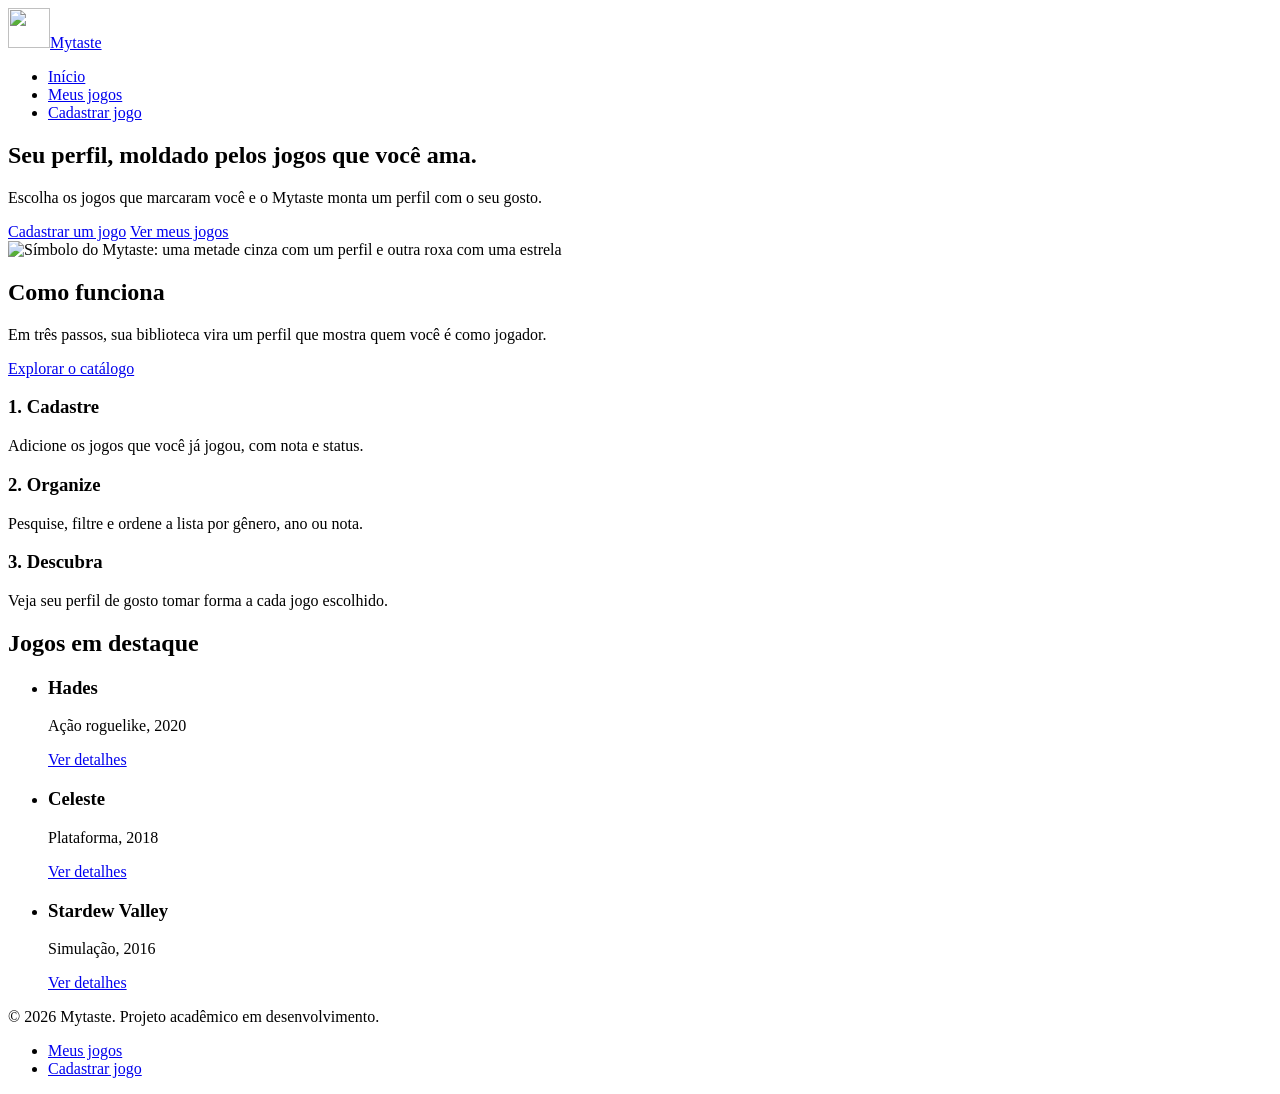
==== index.html @ 2ae0d49e "feat:adiciona pagina inicial" ====
<!DOCTYPE html>
<html lang="pt-BR">
<head>
  <meta charset="UTF-8">
  <meta name="viewport" content="width=device-width, initial-scale=1">
  <meta name="description" content="Mytaste: um perfil personalizado a partir dos jogos que você escolhe.">
  <title>Mytaste | Início</title>
  <link rel="icon" href="assets/logo-mark.png">
  <link rel="stylesheet" href="css/style.css">
</head>
<body>
  <header class="site-header">
    <a class="brand" href="index.html"><img src="assets/logo-mark.png" alt="" width="42" height="40"><span>Mytaste</span></a>
    <nav aria-label="Principal">
      <ul>
        <li><a href="index.html" aria-current="page">Início</a></li>
        <li><a href="jogos.html">Meus jogos</a></li>
        <li><a href="cadastro.html">Cadastrar jogo</a></li>
      </ul>
    </nav>
  </header>

  <main>
    <section class="hero card" aria-labelledby="hero-titulo">
      <div>
        <h1 id="hero-titulo">Seu perfil, moldado pelos jogos que você ama.</h1>
        <p>Escolha os jogos que marcaram você e o Mytaste monta um perfil com o seu gosto.</p>
        <div class="cta">
          <a class="btn btn-primary" href="cadastro.html">Cadastrar um jogo</a>
          <a class="btn" href="jogos.html">Ver meus jogos</a>
        </div>
      </div>
      <img src="assets/logo-mark.png" alt="Símbolo do Mytaste: uma metade cinza com um perfil e outra roxa com uma estrela" width="300" height="286">
    </section>

    <section class="split" aria-labelledby="como-titulo">
      <div>
        <h2 id="como-titulo">Como funciona</h2>
        <p>Em três passos, sua biblioteca vira um perfil que mostra quem você é como jogador.</p>
        <a class="btn" href="jogos.html">Explorar o catálogo</a>
      </div>
      <div class="cards">
        <article class="card">
          <h3>1. Cadastre</h3>
          <p>Adicione os jogos que você já jogou, com nota e status.</p>
        </article>
        <article class="card">
          <h3>2. Organize</h3>
          <p>Pesquise, filtre e ordene a lista por gênero, ano ou nota.</p>
        </article>
        <article class="card">
          <h3>3. Descubra</h3>
          <p>Veja seu perfil de gosto tomar forma a cada jogo escolhido.</p>
        </article>
      </div>
    </section>

    <section aria-labelledby="destaques-titulo">
      <h2 id="destaques-titulo">Jogos em destaque</h2>
      <ul class="cards lista-limpa">
        <li class="card"><h3>Hades</h3><p>Ação roguelike, 2020</p><a href="detalhes.html">Ver detalhes</a></li>
        <li class="card"><h3>Celeste</h3><p>Plataforma, 2018</p><a href="detalhes.html">Ver detalhes</a></li>
        <li class="card"><h3>Stardew Valley</h3><p>Simulação, 2016</p><a href="detalhes.html">Ver detalhes</a></li>
      </ul>
    </section>
  </main>

  <footer class="site-footer">
    <p>© 2026 Mytaste. Projeto acadêmico em desenvolvimento.</p>
    <nav aria-label="Rodapé">
      <ul>
        <li><a href="jogos.html">Meus jogos</a></li>
        <li><a href="cadastro.html">Cadastrar jogo</a></li>
      </ul>
    </nav>
  </footer>
</body>
</html>
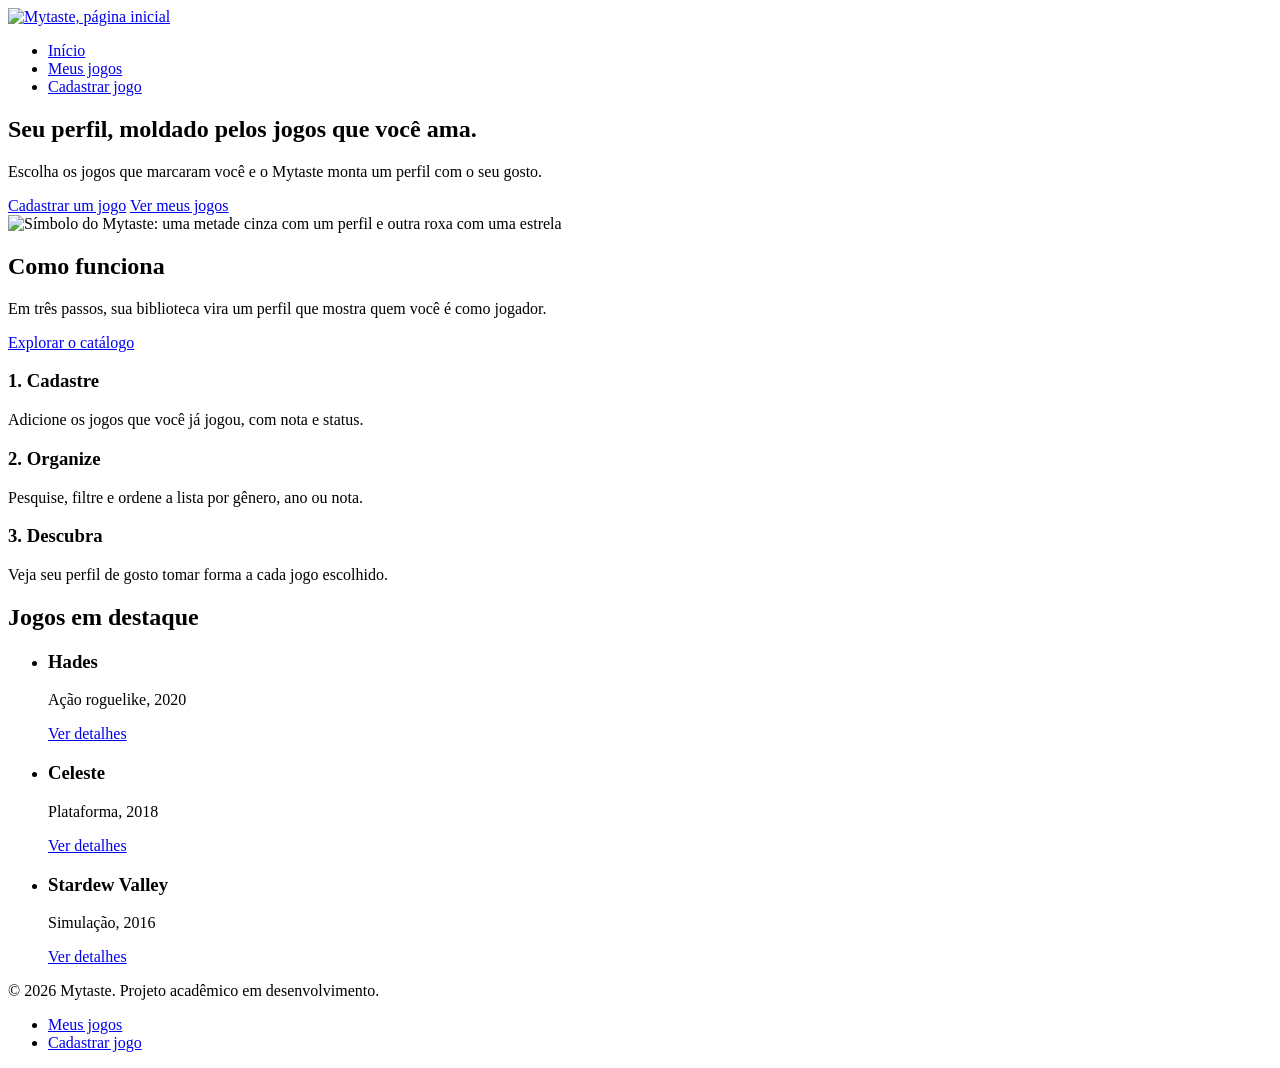
==== commit 65b9ce3f: "feat: corrige logo no index e adiciona rodape" ====
--- a/index.html
+++ b/index.html
@@ -5,17 +5,17 @@
   <meta name="viewport" content="width=device-width, initial-scale=1">
   <meta name="description" content="Mytaste: um perfil personalizado a partir dos jogos que você escolhe.">
   <title>Mytaste | Início</title>
-  <link rel="icon" href="assets/logo-mark.png">
-  <link rel="stylesheet" href="css/style.css">
+  <link rel="icon" href="assets/img/logo-mark.png">
+  <link rel="stylesheet" href="assets/css/style.css">
 </head>
 <body>
   <header class="site-header">
-    <a class="brand" href="index.html"><img src="assets/logo-mark.png" alt="" width="42" height="40"><span>Mytaste</span></a>
+    <a class="brand" href="index.html"><img src="assets/img/logo-completa.png" alt="Mytaste, página inicial" width="480" height="415"></a>
     <nav aria-label="Principal">
       <ul>
         <li><a href="index.html" aria-current="page">Início</a></li>
-        <li><a href="jogos.html">Meus jogos</a></li>
-        <li><a href="cadastro.html">Cadastrar jogo</a></li>
+        <li><a href="pages/jogos.html">Meus jogos</a></li>
+        <li><a href="pages/cadastro.html">Cadastrar jogo</a></li>
       </ul>
     </nav>
   </header>
@@ -26,29 +26,29 @@
         <h1 id="hero-titulo">Seu perfil, moldado pelos jogos que você ama.</h1>
         <p>Escolha os jogos que marcaram você e o Mytaste monta um perfil com o seu gosto.</p>
         <div class="cta">
-          <a class="btn btn-primary" href="cadastro.html">Cadastrar um jogo</a>
-          <a class="btn" href="jogos.html">Ver meus jogos</a>
+          <a class="btn btn-primary" href="pages/cadastro.html">Cadastrar um jogo</a>
+          <a class="btn" href="pages/jogos.html">Ver meus jogos</a>
         </div>
       </div>
-      <img src="assets/logo-mark.png" alt="Símbolo do Mytaste: uma metade cinza com um perfil e outra roxa com uma estrela" width="300" height="286">
+      <img src="assets/img/logo-mark.png" alt="Símbolo do Mytaste: uma metade cinza com um perfil e outra roxa com uma estrela" width="300" height="285">
     </section>
 
     <section class="split" aria-labelledby="como-titulo">
       <div>
         <h2 id="como-titulo">Como funciona</h2>
         <p>Em três passos, sua biblioteca vira um perfil que mostra quem você é como jogador.</p>
-        <a class="btn" href="jogos.html">Explorar o catálogo</a>
+        <a class="btn" href="pages/jogos.html">Explorar o catálogo</a>
       </div>
       <div class="cards">
-        <article class="card">
+        <article class="card stack">
           <h3>1. Cadastre</h3>
           <p>Adicione os jogos que você já jogou, com nota e status.</p>
         </article>
-        <article class="card">
+        <article class="card stack">
           <h3>2. Organize</h3>
           <p>Pesquise, filtre e ordene a lista por gênero, ano ou nota.</p>
         </article>
-        <article class="card">
+        <article class="card stack">
           <h3>3. Descubra</h3>
           <p>Veja seu perfil de gosto tomar forma a cada jogo escolhido.</p>
         </article>
@@ -58,9 +58,9 @@
     <section aria-labelledby="destaques-titulo">
       <h2 id="destaques-titulo">Jogos em destaque</h2>
       <ul class="cards lista-limpa">
-        <li class="card"><h3>Hades</h3><p>Ação roguelike, 2020</p><a href="detalhes.html">Ver detalhes</a></li>
-        <li class="card"><h3>Celeste</h3><p>Plataforma, 2018</p><a href="detalhes.html">Ver detalhes</a></li>
-        <li class="card"><h3>Stardew Valley</h3><p>Simulação, 2016</p><a href="detalhes.html">Ver detalhes</a></li>
+        <li class="card stack"><h3>Hades</h3><p>Ação roguelike, 2020</p><a href="pages/detalhes.html">Ver detalhes</a></li>
+        <li class="card stack"><h3>Celeste</h3><p>Plataforma, 2018</p><a href="pages/detalhes.html">Ver detalhes</a></li>
+        <li class="card stack"><h3>Stardew Valley</h3><p>Simulação, 2016</p><a href="pages/detalhes.html">Ver detalhes</a></li>
       </ul>
     </section>
   </main>
@@ -69,8 +69,8 @@
     <p>© 2026 Mytaste. Projeto acadêmico em desenvolvimento.</p>
     <nav aria-label="Rodapé">
       <ul>
-        <li><a href="jogos.html">Meus jogos</a></li>
-        <li><a href="cadastro.html">Cadastrar jogo</a></li>
+        <li><a href="pages/jogos.html">Meus jogos</a></li>
+        <li><a href="pages/cadastro.html">Cadastrar jogo</a></li>
       </ul>
     </nav>
   </footer>
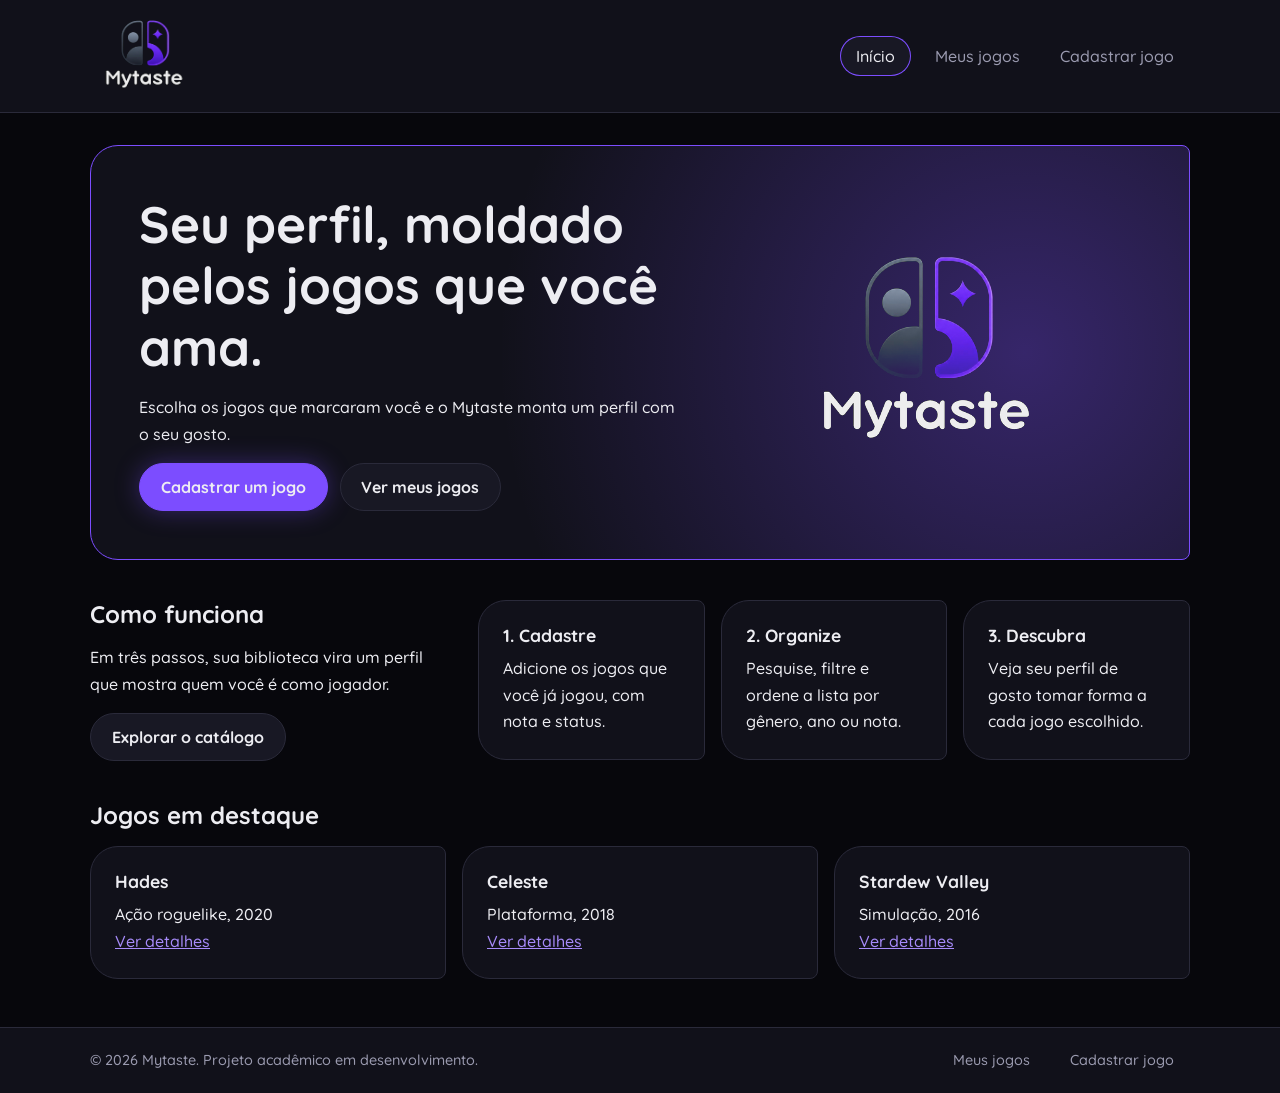
==== commit e3315662: "correction: corrige bug na logo" ====
--- a/index.html
+++ b/index.html
@@ -30,7 +30,7 @@
           <a class="btn" href="pages/jogos.html">Ver meus jogos</a>
         </div>
       </div>
-      <img src="assets/img/logo-mark.png" alt="Símbolo do Mytaste: uma metade cinza com um perfil e outra roxa com uma estrela" width="300" height="285">
+      <img src="assets/img/logo-completa.png" alt="" width="300" height="285">
     </section>
 
     <section class="split" aria-labelledby="como-titulo">
--- a/assets/css/style.css
+++ b/assets/css/style.css
@@ -0,0 +1,551 @@
+/* ==========================================================================
+   Mytaste | Folha de estilos principal
+
+   Tema escuro (padrão). Todas as cores ficam em variáveis para facilitar
+   a criação do modo claro depois.
+
+   ========================================================================== */
+
+
+/* 1. Fonte
+   ========================================================================== */
+
+@import url('https://fonts.googleapis.com/css2?family=Quicksand:wght@500;600;700&display=swap');
+
+
+/* 2. Variáveis
+   ========================================================================== */
+
+:root {
+  /* Fundos e bordas */
+  --bg: #07070c;
+  --surface: #11111a;
+  --surface-2: #181824;
+  --line: #2a2a3a;
+
+  /* Texto */
+  --text: #ededf2;
+  --muted: #9b9bb0;
+  --gray: #7b8494;
+
+  /* Destaque (roxo da logo) */
+  --accent: #7c4dff;
+  --accent-2: #a78bfa;
+  --glow: rgba(124, 77, 255, 0.35);
+
+  /* Estados */
+  --danger: #ff8da1;
+
+  /* Forma: ecoa as duas metades da logo */
+  --shape: 28px 8px 8px 28px;
+
+  /* Tipografia */
+  --font: 'Quicksand', system-ui, sans-serif;
+
+  /* Margem lateral que centraliza o conteúdo em até 1100px */
+  --gutter: max(1rem, calc((100% - 1100px) / 2));
+
+  color-scheme: dark;
+}
+
+
+/* 3. Reset e base
+   ========================================================================== */
+
+*,
+*::before,
+*::after {
+  box-sizing: border-box;
+  margin: 0;
+}
+
+body {
+  display: flex;
+  flex-direction: column;
+  min-height: 100vh;
+  background: var(--bg);
+  color: var(--text);
+  font: 500 1rem/1.65 var(--font);
+}
+
+h1,
+h2,
+h3 {
+  line-height: 1.2;
+}
+
+h1 {
+  font-size: clamp(2rem, 5vw, 3.2rem);
+  font-weight: 700;
+}
+
+h2 {
+  font-size: 1.5rem;
+}
+
+h3 {
+  font-size: 1.1rem;
+}
+
+p {
+  max-width: 65ch;
+}
+
+/* Imagens nunca estouram o container nem deformam */
+img {
+  display: block;
+  max-width: 100%;
+  height: auto;
+}
+
+a {
+  color: var(--accent-2);
+}
+
+ul {
+  padding-left: 1.2rem;
+}
+
+:focus-visible {
+  outline: 2px solid var(--accent-2);
+  outline-offset: 2px;
+}
+
+
+/* 4. Utilitários
+   ========================================================================== */
+
+/* Esconde visualmente, mas mantém o conteúdo para leitores de tela */
+.sr-only {
+  position: absolute;
+  width: 1px;
+  height: 1px;
+  overflow: hidden;
+  clip: rect(0 0 0 0);
+}
+
+/* Lista sem marcadores, usada nos destaques da página inicial */
+.lista-limpa {
+  margin-top: 1rem;
+  padding: 0;
+  list-style: none;
+}
+
+/* Espaçamento vertical entre os filhos diretos (cards de texto) */
+.stack > * + * {
+  margin-top: 0.6rem;
+}
+
+
+/* 5. Cabeçalho
+   ========================================================================== */
+
+.site-header {
+  display: flex;
+  flex-wrap: wrap;
+  align-items: center;
+  justify-content: space-between;
+  gap: 1rem;
+  padding: 0.5rem var(--gutter);
+  border-bottom: 1px solid var(--line);
+  background: var(--surface);
+}
+
+/* Logo completa (símbolo + nome): maior que um logo comum, por isso o cabeçalho não é fixo */
+.brand {
+  display: block;
+}
+
+.brand img {
+  width: auto;
+  height: clamp(72px, 10vw, 96px);
+  mix-blend-mode: lighten; /* esconde o fundo preto da imagem */
+}
+
+
+/* 6. Navegação (cabeçalho e rodapé)
+   ========================================================================== */
+
+nav ul {
+  display: flex;
+  flex-wrap: wrap;
+  gap: 0.5rem;
+  padding: 0;
+  list-style: none;
+}
+
+nav a {
+  display: block;
+  padding: 0.4rem 1rem;
+  border-radius: 999px;
+  color: var(--muted);
+  text-decoration: none;
+}
+
+nav a:hover {
+  background: var(--surface-2);
+  color: var(--text);
+}
+
+nav a[aria-current="page"] {
+  background: var(--surface-2);
+  box-shadow: inset 0 0 0 1px var(--accent);
+  color: var(--text);
+}
+
+
+/* 7. Rodapé
+   ========================================================================== */
+
+.site-footer {
+  display: flex;
+  flex-wrap: wrap;
+  align-items: center;
+  justify-content: space-between;
+  gap: 1rem;
+  padding: 0.9rem var(--gutter);
+  border-top: 1px solid var(--line);
+  background: var(--surface);
+  color: var(--muted);
+  font-size: 0.9rem;
+}
+
+
+/* 8. Estrutura das páginas
+   ========================================================================== */
+
+main {
+  display: grid;
+  flex: 1;
+  align-content: start;
+  gap: 2.5rem;
+  width: min(1100px, 100% - 2rem);
+  margin: 0 auto;
+  padding: 2rem 0 3rem;
+}
+
+/* Título da página com ação à direita */
+.page-title {
+  display: flex;
+  flex-wrap: wrap;
+  align-items: end;
+  justify-content: space-between;
+  gap: 1rem;
+}
+
+/* Conteúdo principal + coluna lateral (aside) */
+.layout {
+  display: grid;
+  grid-template-columns: 1fr 280px;
+  align-items: start;
+  gap: 2rem;
+}
+
+.layout > * {
+  min-width: 0;
+}
+
+.layout > div {
+  display: grid;
+  gap: 1.5rem;
+}
+
+/* Texto de apresentação + cards, lado a lado */
+.split {
+  display: grid;
+  grid-template-columns: 1fr 2fr;
+  align-items: start;
+  gap: 2rem;
+}
+
+.split > div {
+  display: grid;
+  justify-items: start;
+  gap: 1rem;
+}
+
+/* Grade de cards que se ajusta à largura disponível */
+.cards {
+  display: grid;
+  grid-template-columns: repeat(auto-fit, minmax(170px, 1fr));
+  gap: 1rem;
+}
+
+
+/* 9. Cartões e hero
+   ========================================================================== */
+
+.card {
+  padding: 1.5rem;
+  border: 1px solid var(--line);
+  border-radius: var(--shape);
+  background: var(--surface);
+}
+
+.hero {
+  display: grid;
+  grid-template-columns: 1.3fr 1fr;
+  align-items: center;
+  gap: 2rem;
+  padding: clamp(1.5rem, 5vw, 3rem);
+  border-color: var(--accent);
+  background:
+    radial-gradient(circle at 85% 50%, var(--glow), transparent 55%),
+    var(--surface);
+}
+
+.hero > div {
+  display: grid;
+  justify-items: start;
+  gap: 1rem;
+}
+
+.hero img {
+  justify-self: center;
+  width: 100%;
+  max-width: 300px;
+  mix-blend-mode: lighten;
+}
+
+.cta {
+  display: flex;
+  flex-wrap: wrap;
+  gap: 0.75rem;
+}
+
+
+/* 10. Botões
+   ========================================================================== */
+
+.btn {
+  display: inline-block;
+  padding: 0.6rem 1.3rem;
+  border: 1px solid var(--line);
+  border-radius: 999px;
+  background: var(--surface-2);
+  color: var(--text);
+  font: inherit;
+  font-weight: 700;
+  text-decoration: none;
+  cursor: pointer;
+}
+
+.btn:hover {
+  border-color: var(--accent-2);
+}
+
+.btn-primary {
+  border-color: var(--accent);
+  background: var(--accent);
+  box-shadow: 0 0 24px var(--glow);
+}
+
+.btn-danger {
+  color: var(--danger);
+}
+
+.btn-sm {
+  padding: 0.25rem 0.8rem;
+  font-size: 0.85rem;
+}
+
+/* Grupo de botões lado a lado */
+.actions {
+  display: flex;
+  flex-wrap: wrap;
+  gap: 0.4rem;
+}
+
+
+/* 11. Tabela
+   ========================================================================== */
+
+/* Permite rolagem horizontal em telas pequenas */
+.table-wrap {
+  overflow-x: auto;
+  border: 1px solid var(--line);
+  border-radius: var(--shape);
+}
+
+table {
+  width: 100%;
+  border-collapse: collapse;
+  background: var(--surface);
+}
+
+caption {
+  padding: 1rem;
+  color: var(--muted);
+  text-align: left;
+}
+
+th,
+td {
+  padding: 0.8rem 1rem;
+  border-top: 1px solid var(--line);
+  text-align: left;
+  white-space: nowrap;
+}
+
+thead th {
+  color: var(--gray);
+  font-size: 0.9rem;
+}
+
+tbody tr:hover {
+  background: var(--surface-2);
+}
+
+
+/* 12. Formulários
+   ========================================================================== */
+
+form {
+  display: grid;
+  gap: 1.1rem;
+}
+
+/* Barra de pesquisa, filtro e ordenação */
+form.toolbar {
+  display: flex;
+  flex-wrap: wrap;
+  align-items: end;
+  gap: 1rem;
+}
+
+.toolbar .field {
+  flex: 1 1 160px;
+}
+
+/* Campos do cadastro em colunas responsivas */
+.form-grid {
+  display: grid;
+  grid-template-columns: repeat(auto-fit, minmax(220px, 1fr));
+  gap: 1rem;
+}
+
+.field {
+  display: grid;
+  gap: 0.35rem;
+}
+
+label,
+legend {
+  font-size: 0.9rem;
+  font-weight: 700;
+}
+
+input,
+select,
+textarea {
+  width: 100%;
+  padding: 0.65rem 0.9rem;
+  border: 1px solid var(--line);
+  border-radius: 12px;
+  background: var(--bg);
+  color: var(--text);
+  font: inherit;
+}
+
+textarea {
+  resize: vertical;
+}
+
+fieldset {
+  display: flex;
+  flex-wrap: wrap;
+  gap: 0.5rem 1.2rem;
+  padding: 0.7rem 1rem;
+  border: 1px solid var(--line);
+  border-radius: 12px;
+}
+
+fieldset label {
+  display: flex;
+  align-items: center;
+  gap: 0.4rem;
+  font-weight: 500;
+}
+
+fieldset input {
+  width: auto;
+  accent-color: var(--accent);
+}
+
+
+/* 13. Detalhes do jogo
+   ========================================================================== */
+
+.detail {
+  display: grid;
+  grid-template-columns: 240px 1fr;
+  gap: 2rem;
+}
+
+.detail > div {
+  display: grid;
+  align-content: start;
+  justify-items: start;
+  gap: 1rem;
+}
+
+figure {
+  display: grid;
+  place-items: center;
+  aspect-ratio: 3 / 4;
+  padding: 1rem;
+  border: 1px solid var(--line);
+  border-radius: var(--shape);
+  background: var(--surface-2);
+}
+
+figure img {
+  width: 70%;
+  mix-blend-mode: lighten;
+}
+
+figcaption {
+  color: var(--muted);
+  font-size: 0.85rem;
+}
+
+dl {
+  display: grid;
+  grid-template-columns: auto 1fr;
+  gap: 0.4rem 1.2rem;
+}
+
+dt {
+  color: var(--gray);
+}
+
+dd {
+  margin: 0;
+}
+
+.badge {
+  display: inline-block;
+  padding: 0.1rem 0.75rem;
+  border-radius: 999px;
+  background: var(--accent);
+  font-size: 0.85rem;
+  font-weight: 700;
+}
+
+
+/* 14. Responsivo
+   ========================================================================== */
+
+@media (max-width: 760px) {
+  .hero,
+  .split,
+  .layout,
+  .detail {
+    grid-template-columns: 1fr;
+  }
+
+  figure {
+    max-width: 240px;
+    aspect-ratio: auto;
+  }
+}
